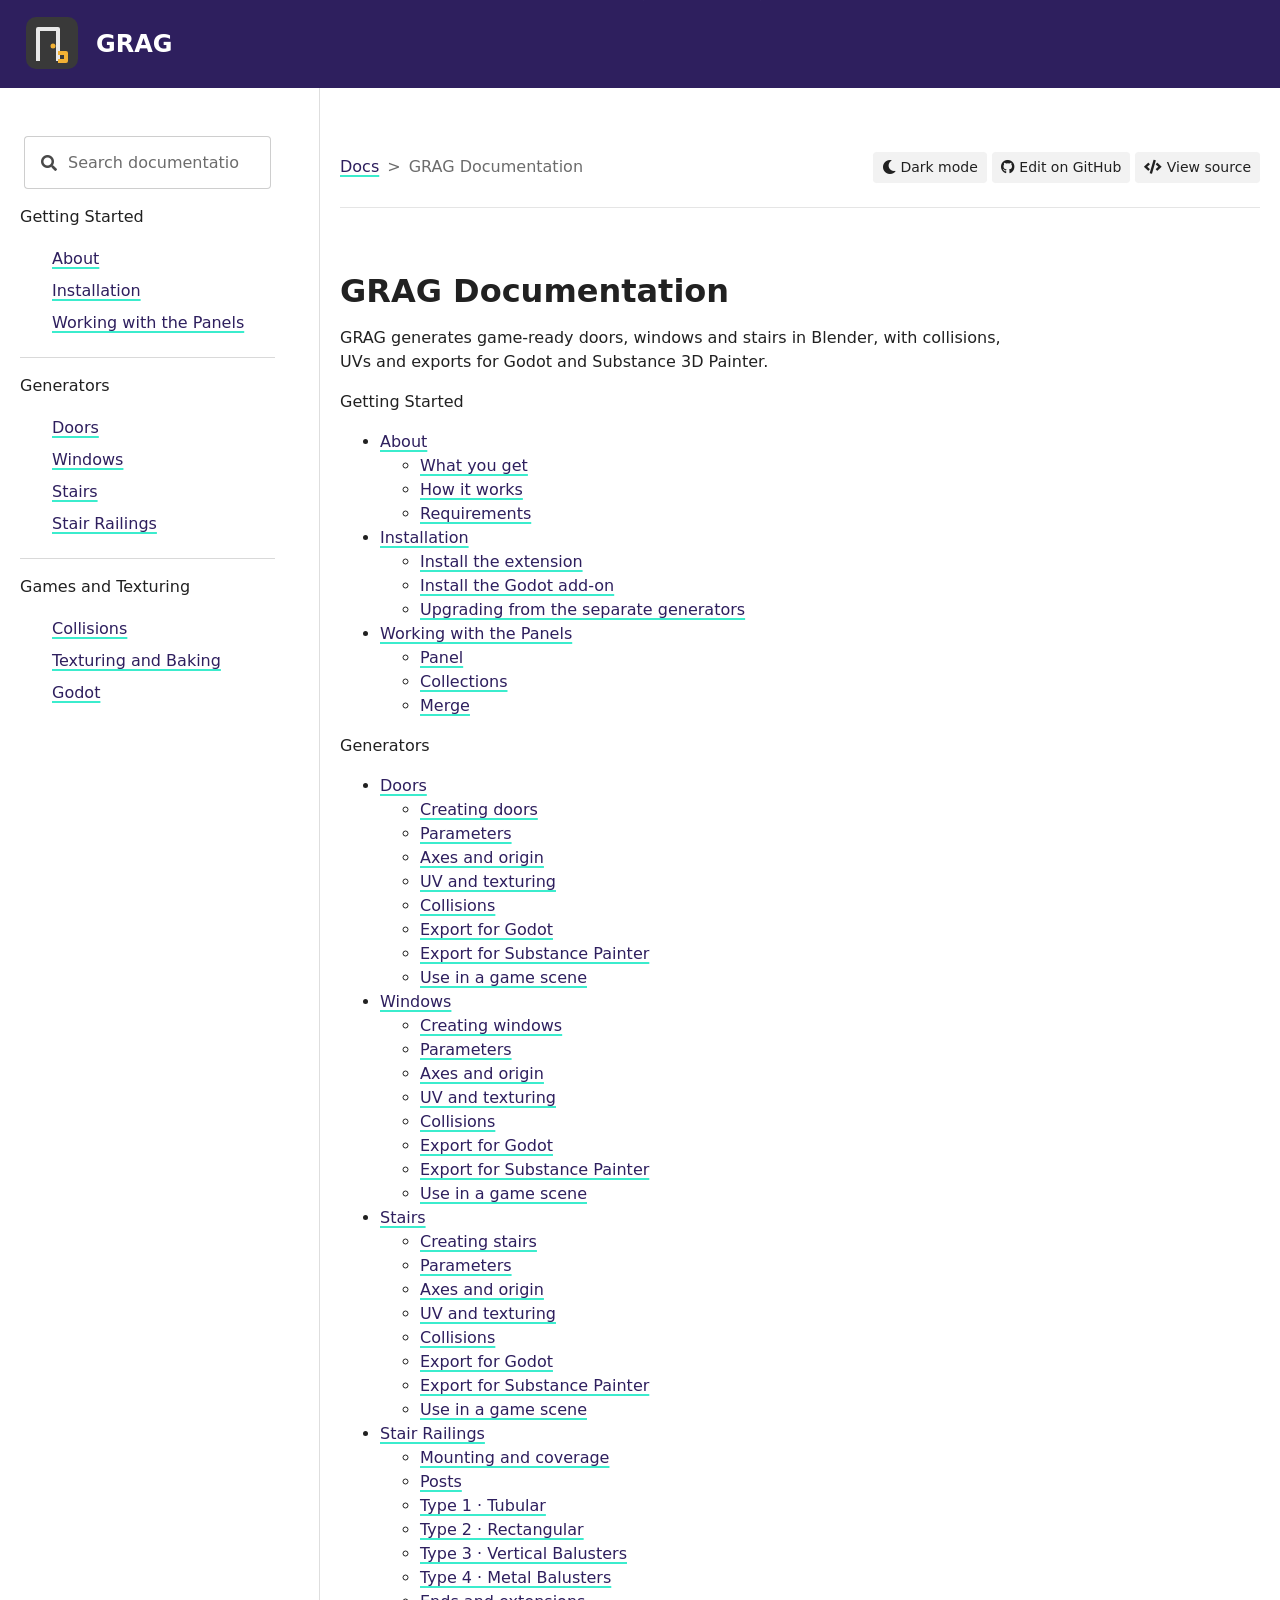
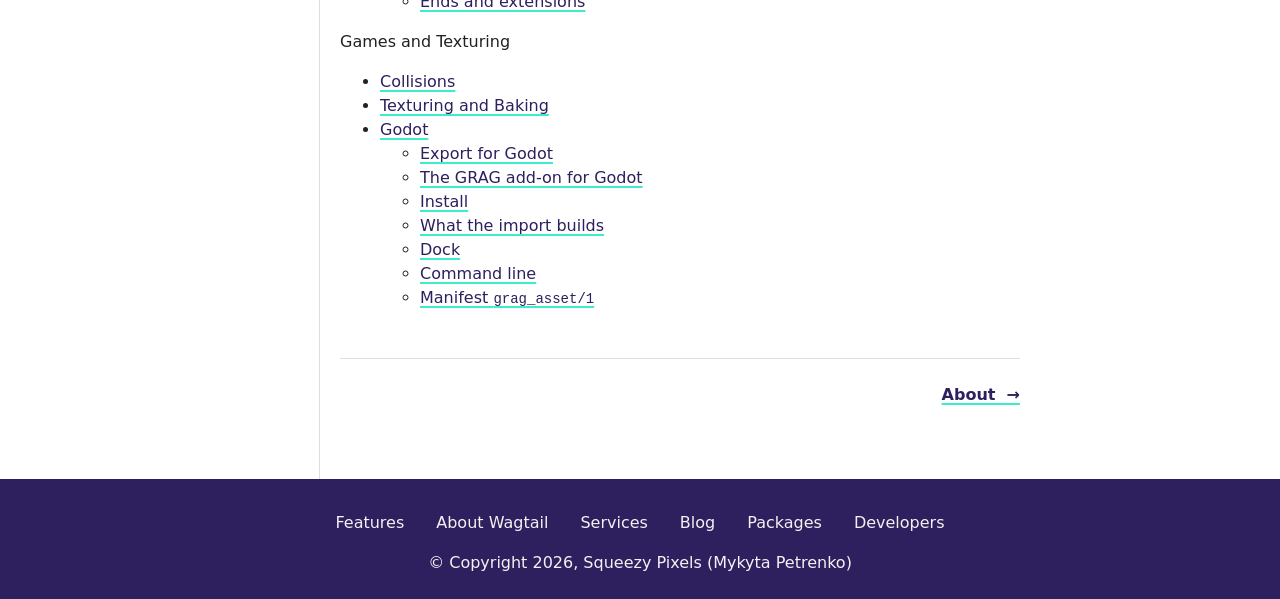
==== index.html @ 38fd14c2 "deploy: 29a5a12cada0b4466095b3d2402788e673008743" ====
<!DOCTYPE html>
<html class="no-js" lang="en">
<head>
    <meta charset="utf-8" />
        <meta name="viewport" content="width=device-width, initial-scale=1" />

    <meta name="viewport" content="width=device-width, initial-scale=1.0" />
    
        <title>GRAG Documentation &mdash; GRAG Documentation</title>
    
    <link rel="stylesheet" type="text/css" href="_static/dist/fontawesome.css" />
      <link rel="stylesheet" type="text/css" href="_static/dist/theme.css?v=ea6a6c20" />
      <link rel="stylesheet" type="text/css" href="_static/custom.css?v=e99afcfa" />
            <link rel="author" title="About these documents" href="about.html" />
            <link rel="index" title="Index" href="genindex.html" />
            <link rel="search" title="Search" href="search.html" />
            <link rel="top" title="GRAG Documentation" href="#" />
            <link rel="next" title="About" href="about.html" />
    </head>
<body>
    <script type="text/javascript" src="_static/dist/blocking.js"></script>
    <header class="container-fluid bg-primary">
        <a class="btn btn-sm btn-light skip-to-content-link" href="#main">Skip to content</a>
        <div class="container-fluid">
            <div class="navbar navbar-expand-lg navbar-dark font-weight-bold">
                    <a href="https://mykytapetrenko.github.io/GRAG-docs/"
                        title="GRAG"
                        class="logo navbar-brand"
                    >
                        <img src="_static/img/grag_logo.svg" width="64" height="64" alt="GRAG"
                            class="logo-img"
                        />
                        GRAG
                    </a>
                
                
                <button class="navbar-toggler btn btn-primary d-lg-none" type="button" data-toggle="collapse" data-target="#collapseSidebar" aria-expanded="false" aria-controls="collapseExample">
                    <span class="navbar-toggler-icon"></span>
                    <span class="sr-only">menu</span>
                </button>
            </div>
        </div>
    </header>
    <div class="container-fluid">
        <div class="row">
            <aside class="col-12 col-lg-3 sidebar-container">
                <div id="collapseSidebar" class="collapse sticky-top d-lg-block pt-5 pr-lg-4">
<div id="searchbox" class="searchbox mb-6 px-1" role="search">
    <form id="search-form" action="search.html" autocomplete="off" method="get" role="search">
        <div class="input-group">
            <div class="input-group-prepend">
                <div class="input-group-text border-right-0 bg-white py-3 pl-3 pr-2"><span class="fas fa-search"></span></div>
            </div>
            <input class="form-control py-3 pr-3 pl-1 h-100 border-left-0" type="search" name="q" placeholder="Search documentation" aria-label="Search documentation" id="searchinput" />
        </div>
        <input type="hidden" name="check_keywords" value="yes" />
        <input type="hidden" name="area" value="default" />
    </form>
</div><div class="site-toc">
    <nav class="toc mt-3" aria-label="Main menu">
        <p class="caption" role="heading"><span class="caption-text">Getting Started</span></p>
<ul>
<li class="toctree-l1"><a class="reference internal" href="about.html">About</a></li>
<li class="toctree-l1"><a class="reference internal" href="install.html">Installation</a></li>
<li class="toctree-l1"><a class="reference internal" href="workflow.html">Working with the Panels</a></li>
</ul>
<p class="caption" role="heading"><span class="caption-text">Generators</span></p>
<ul>
<li class="toctree-l1"><a class="reference internal" href="doors.html">Doors</a></li>
<li class="toctree-l1"><a class="reference internal" href="windows.html">Windows</a></li>
<li class="toctree-l1"><a class="reference internal" href="stairs.html">Stairs</a></li>
<li class="toctree-l1"><a class="reference internal" href="stairs_railings.html">Stair Railings</a></li>
</ul>
<p class="caption" role="heading"><span class="caption-text">Games and Texturing</span></p>
<ul>
<li class="toctree-l1"><a class="reference internal" href="collisions.html">Collisions</a></li>
<li class="toctree-l1"><a class="reference internal" href="texturing.html">Texturing and Baking</a></li>
<li class="toctree-l1"><a class="reference internal" href="godot.html">Godot</a></li>
</ul>

    </nav>
    <template data-toggle-item-template>
        <button class="btn btn-sm btn-link toctree-expand" type="button">
            <span class="sr-only">Toggle menu contents</span>
        </button>
    </template>
</div>
                    <div class="d-lg-none border-bottom">
                        
                    </div>
                </div>
            </aside>
            <div class="col-12 col-lg-9 pt-5">
                <header class="row align-items-baseline">
                    <div class="col">
                        <nav aria-label="breadcrumb">
    <ol class="breadcrumb m-0 p-0 bg-transparent">
        <li class="breadcrumb-item"><a href="#">Docs</a></li>
        <li class="breadcrumb-item active" aria-current="page">GRAG Documentation</li>
    </ol>
</nav>
                    </div>
                    <div class="col-sm-12 col-lg-auto mt-3 mt-lg-3">
                        <noscript>
                            <p>JavaScript is required to toggle light/dark mode..</p>
                        </noscript>
                        <button id="wagtail-theme" class="btn btn-sm btn-light text-decoration-none" type="button">
                            <span class="dark-only"><i class="fas fa-sun"></i> Light mode</span>
                            <span class="light-only"><i class="fas fa-moon"></i> Dark mode</span>
                        </button>
    <a class="btn btn-sm btn-light text-decoration-none" href="https://github.com/MykytaPetrenko/GRAG-docs/tree/main/docs/index.rst" rel="nofollow">
        <span class="btn-icon"><span class="fab fa-github"></span></span>
        <span class="btn-text">Edit on GitHub</span>
    </a>
    <a class="btn btn-sm btn-light text-decoration-none" href="_sources/index.rst.txt" rel="nofollow">
        <span class="btn-icon"><span class="fas fa-code"></span></span>
        <span class="btn-text">View source</span>
    </a>
                        
                    </div>
                </header>
                <div class="row" >
                    <div class="col-12">
                        <hr class="w-100 my-4">
                    </div>
                </div>
                <div class="row">
                    <div class="col-12 col-lg-9 order-last order-lg-first rst-content">
                        <main role="main" id="main">
    <section id="grag-documentation">
<h1>GRAG Documentation<a class="headerlink" href="#grag-documentation" title="Link to this heading">¶</a></h1>
<p>GRAG generates game-ready doors, windows and stairs in Blender, with collisions, UVs and exports for Godot and Substance 3D Painter.</p>
<div class="toctree-wrapper compound">
<p class="caption" role="heading"><span class="caption-text">Getting Started</span></p>
<ul>
<li class="toctree-l1"><a class="reference internal" href="about.html">About</a><ul>
<li class="toctree-l2"><a class="reference internal" href="about.html#what-you-get">What you get</a></li>
<li class="toctree-l2"><a class="reference internal" href="about.html#how-it-works">How it works</a></li>
<li class="toctree-l2"><a class="reference internal" href="about.html#requirements">Requirements</a></li>
</ul>
</li>
<li class="toctree-l1"><a class="reference internal" href="install.html">Installation</a><ul>
<li class="toctree-l2"><a class="reference internal" href="install.html#install-the-extension">Install the extension</a></li>
<li class="toctree-l2"><a class="reference internal" href="install.html#install-the-godot-add-on">Install the Godot add-on</a></li>
<li class="toctree-l2"><a class="reference internal" href="install.html#upgrading-from-the-separate-generators">Upgrading from the separate generators</a></li>
</ul>
</li>
<li class="toctree-l1"><a class="reference internal" href="workflow.html">Working with the Panels</a><ul>
<li class="toctree-l2"><a class="reference internal" href="workflow.html#panel">Panel</a></li>
<li class="toctree-l2"><a class="reference internal" href="workflow.html#collections">Collections</a></li>
<li class="toctree-l2"><a class="reference internal" href="workflow.html#merge">Merge</a></li>
</ul>
</li>
</ul>
</div>
<div class="toctree-wrapper compound">
<p class="caption" role="heading"><span class="caption-text">Generators</span></p>
<ul>
<li class="toctree-l1"><a class="reference internal" href="doors.html">Doors</a><ul>
<li class="toctree-l2"><a class="reference internal" href="doors.html#creating-doors">Creating doors</a></li>
<li class="toctree-l2"><a class="reference internal" href="doors.html#parameters">Parameters</a></li>
<li class="toctree-l2"><a class="reference internal" href="doors.html#axes-and-origin">Axes and origin</a></li>
<li class="toctree-l2"><a class="reference internal" href="doors.html#uv-and-texturing">UV and texturing</a></li>
<li class="toctree-l2"><a class="reference internal" href="doors.html#collisions">Collisions</a></li>
<li class="toctree-l2"><a class="reference internal" href="doors.html#export-for-godot">Export for Godot</a></li>
<li class="toctree-l2"><a class="reference internal" href="doors.html#export-for-substance-painter">Export for Substance Painter</a></li>
<li class="toctree-l2"><a class="reference internal" href="doors.html#use-in-a-game-scene">Use in a game scene</a></li>
</ul>
</li>
<li class="toctree-l1"><a class="reference internal" href="windows.html">Windows</a><ul>
<li class="toctree-l2"><a class="reference internal" href="windows.html#creating-windows">Creating windows</a></li>
<li class="toctree-l2"><a class="reference internal" href="windows.html#parameters">Parameters</a></li>
<li class="toctree-l2"><a class="reference internal" href="windows.html#axes-and-origin">Axes and origin</a></li>
<li class="toctree-l2"><a class="reference internal" href="windows.html#uv-and-texturing">UV and texturing</a></li>
<li class="toctree-l2"><a class="reference internal" href="windows.html#collisions">Collisions</a></li>
<li class="toctree-l2"><a class="reference internal" href="windows.html#export-for-godot">Export for Godot</a></li>
<li class="toctree-l2"><a class="reference internal" href="windows.html#export-for-substance-painter">Export for Substance Painter</a></li>
<li class="toctree-l2"><a class="reference internal" href="windows.html#use-in-a-game-scene">Use in a game scene</a></li>
</ul>
</li>
<li class="toctree-l1"><a class="reference internal" href="stairs.html">Stairs</a><ul>
<li class="toctree-l2"><a class="reference internal" href="stairs.html#creating-stairs">Creating stairs</a></li>
<li class="toctree-l2"><a class="reference internal" href="stairs.html#parameters">Parameters</a></li>
<li class="toctree-l2"><a class="reference internal" href="stairs.html#axes-and-origin">Axes and origin</a></li>
<li class="toctree-l2"><a class="reference internal" href="stairs.html#uv-and-texturing">UV and texturing</a></li>
<li class="toctree-l2"><a class="reference internal" href="stairs.html#collisions">Collisions</a></li>
<li class="toctree-l2"><a class="reference internal" href="stairs.html#export-for-godot">Export for Godot</a></li>
<li class="toctree-l2"><a class="reference internal" href="stairs.html#export-for-substance-painter">Export for Substance Painter</a></li>
<li class="toctree-l2"><a class="reference internal" href="stairs.html#use-in-a-game-scene">Use in a game scene</a></li>
</ul>
</li>
<li class="toctree-l1"><a class="reference internal" href="stairs_railings.html">Stair Railings</a><ul>
<li class="toctree-l2"><a class="reference internal" href="stairs_railings.html#mounting-and-coverage">Mounting and coverage</a></li>
<li class="toctree-l2"><a class="reference internal" href="stairs_railings.html#posts">Posts</a></li>
<li class="toctree-l2"><a class="reference internal" href="stairs_railings.html#type-1-tubular">Type 1 · Tubular</a></li>
<li class="toctree-l2"><a class="reference internal" href="stairs_railings.html#type-2-rectangular">Type 2 · Rectangular</a></li>
<li class="toctree-l2"><a class="reference internal" href="stairs_railings.html#type-3-vertical-balusters">Type 3 · Vertical Balusters</a></li>
<li class="toctree-l2"><a class="reference internal" href="stairs_railings.html#type-4-metal-balusters">Type 4 · Metal Balusters</a></li>
<li class="toctree-l2"><a class="reference internal" href="stairs_railings.html#ends-and-extensions">Ends and extensions</a></li>
</ul>
</li>
</ul>
</div>
<div class="toctree-wrapper compound">
<p class="caption" role="heading"><span class="caption-text">Games and Texturing</span></p>
<ul>
<li class="toctree-l1"><a class="reference internal" href="collisions.html">Collisions</a></li>
<li class="toctree-l1"><a class="reference internal" href="texturing.html">Texturing and Baking</a></li>
<li class="toctree-l1"><a class="reference internal" href="godot.html">Godot</a><ul>
<li class="toctree-l2"><a class="reference internal" href="godot.html#export-for-godot">Export for Godot</a></li>
<li class="toctree-l2"><a class="reference internal" href="godot.html#the-grag-add-on-for-godot">The GRAG add-on for Godot</a></li>
<li class="toctree-l2"><a class="reference internal" href="godot.html#install">Install</a></li>
<li class="toctree-l2"><a class="reference internal" href="godot.html#what-the-import-builds">What the import builds</a></li>
<li class="toctree-l2"><a class="reference internal" href="godot.html#dock">Dock</a></li>
<li class="toctree-l2"><a class="reference internal" href="godot.html#command-line">Command line</a></li>
<li class="toctree-l2"><a class="reference internal" href="godot.html#manifest-grag-asset-1">Manifest <code class="docutils literal notranslate"><span class="pre">grag_asset/1</span></code></a></li>
</ul>
</li>
</ul>
</div>
</section>

</main>
                        <nav aria-label="Page navigation" class="py-4 my-5 clearfix font-weight-bold border-top">
    <a class="float-right" href="about.html" title="Next">
        About <span aria-hidden="true">&nbsp;→</span>
    </a>
</nav>
                    </div>
                    
                </div>
            </div>
        </div>
    </div>
    <footer class="container-fluid bg-primary text-light">
        <div class="container">
            <div class="row">
        <div class="col p-4">
            
                <nav aria-label="Footer">
                    <ul class="nav justify-content-center mb-2">
                        
                            
                            
                            <li class="nav-item"><a class="nav-link text-light"  href="https://wagtail.org/features/">Features</a></li>
                        
                            
                            
                            <li class="nav-item"><a class="nav-link text-light"  href="https://wagtail.org/about-wagtail/"> About Wagtail</a></li>
                        
                            
                            
                            <li class="nav-item"><a class="nav-link text-light"  href="https://wagtail.org/services/"> Services</a></li>
                        
                            
                            
                            <li class="nav-item"><a class="nav-link text-light"  href="https://wagtail.org/blog/"> Blog</a></li>
                        
                            
                            
                            <li class="nav-item"><a class="nav-link text-light"  href="https://wagtail.org/packages/"> Packages</a></li>
                        
                            
                            
                            <li class="nav-item"><a class="nav-link text-light"  href="https://wagtail.org/developers/"> Developers</a></li>
                        
                    </ul>
                </nav>
            
            <div class="text-center">
                <p style="display: none">
                    <a class="text-light" href="https://github.com/wagtail/sphinx_wagtail_theme" rel="nofollow" target="_blank">
                        Wagtail Sphinx Theme 6.3.0
                    </a>
                </p>
            </div>
            <div class="text-center">
                    &copy; Copyright 2026, Squeezy Pixels (Mykyta Petrenko)
            </div>
        </div>
    </div>
        </div>
    </footer>
        <script src="_static/documentation_options.js?v=39bb1c6d"></script>
        <script src="_static/doctools.js?v=9a2dae69"></script>
        <script src="_static/sphinx_highlight.js?v=dc90522c"></script>
        <script type="text/javascript" src="_static/dist/theme.js"></script>
        <script type="text/javascript" src="_static/dist/vendor.js"></script>
        <script type="text/javascript" src="_static/searchtools.js"></script>
        <script type="text/javascript" src="_static/language_data.js"></script>
        <script type="text/javascript">
            document.addEventListener('DOMContentLoaded', function() { Search.loadIndex("searchindex.js"); });
        </script>
        <script type="text/javascript" id="searchindexloader"></script>
    </body>
</html>
---- _static/custom.css ----
.wy-nav-content {
    max-width: 75% !important;
}

/* Figures sit on the same dark page colour as the media. */
.rst-content img, article img {
    border-radius: 4px;
}
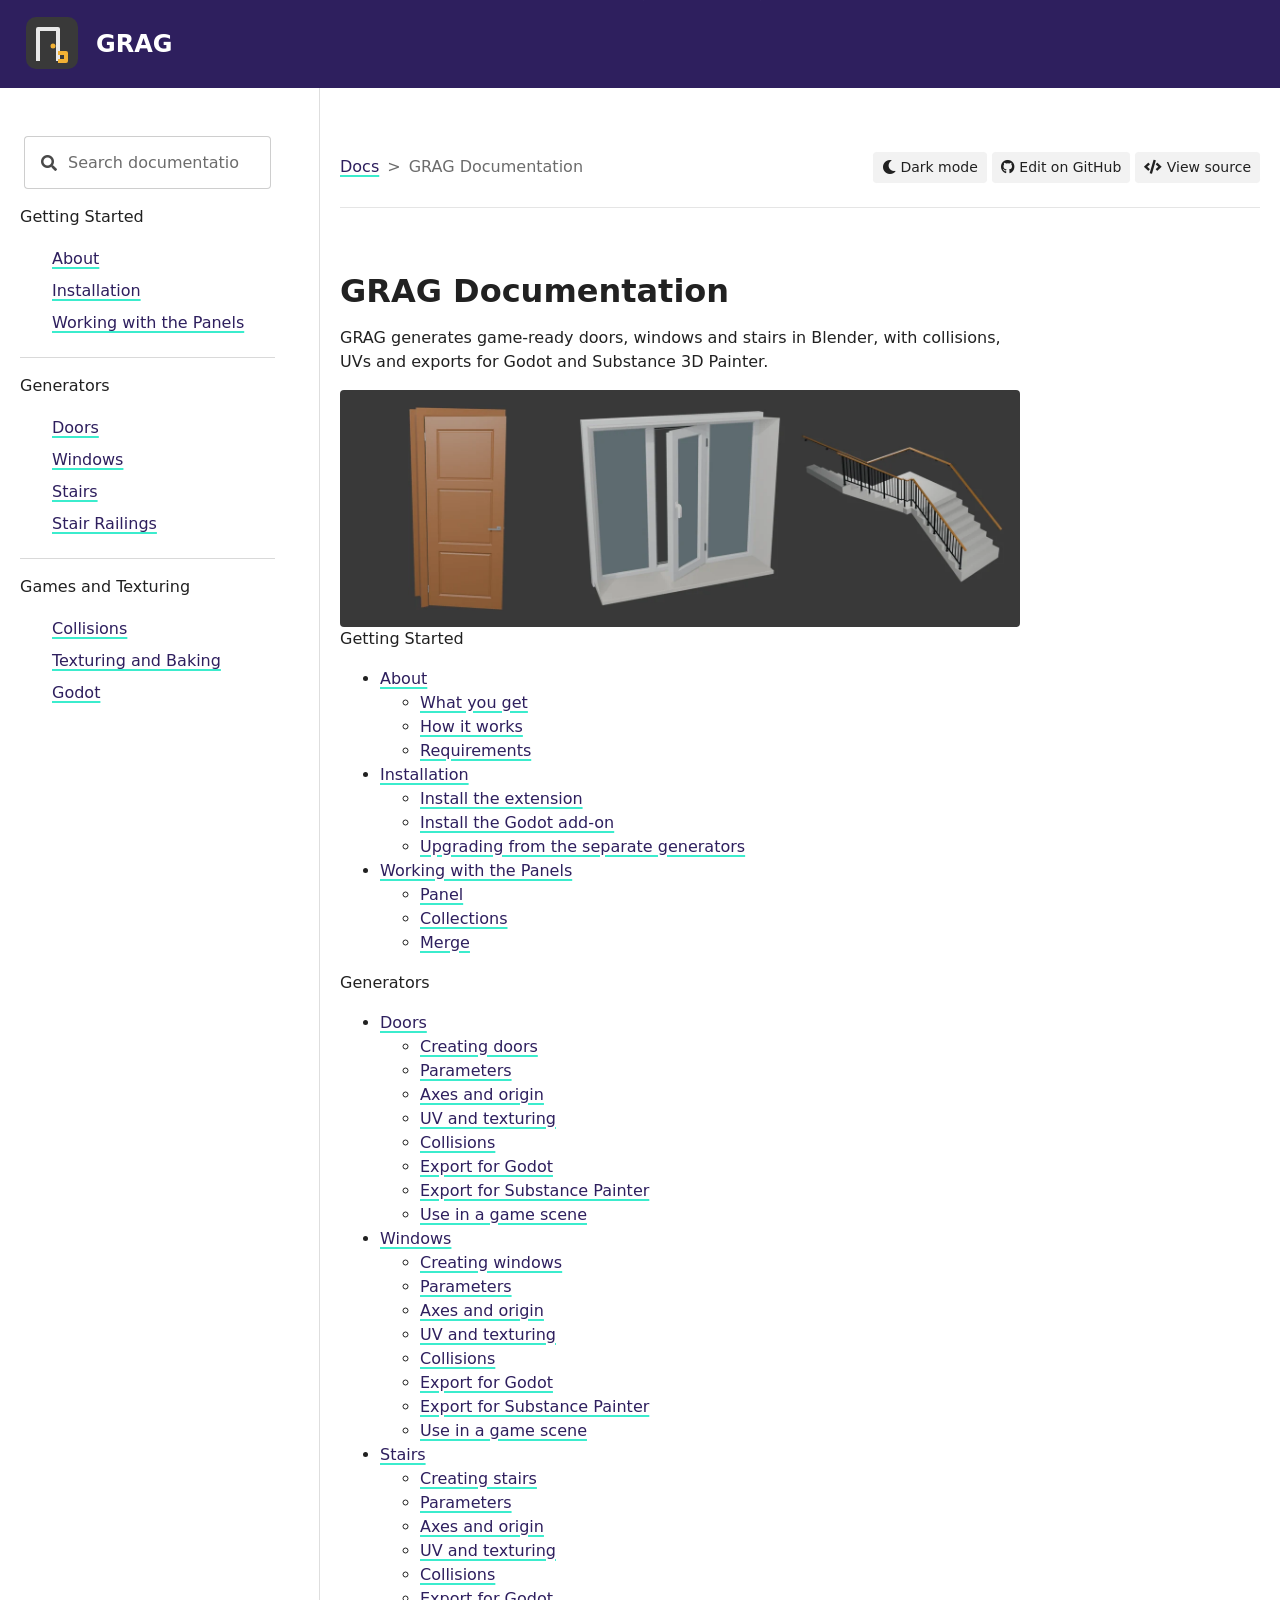
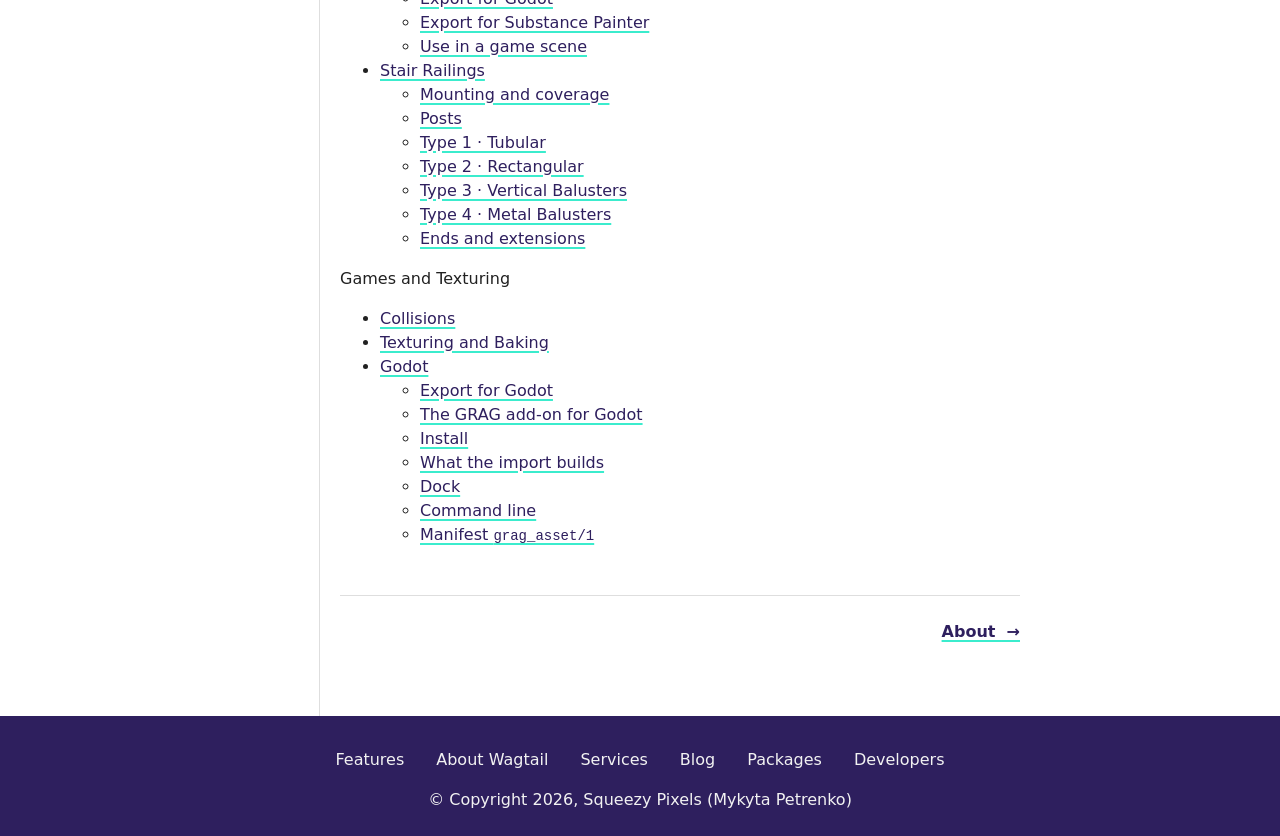
==== commit c2298120: "deploy: 83928906935d2cb539f65adf7046513e1abece76" ====
--- a/index.html
+++ b/index.html
@@ -130,6 +130,7 @@
     <section id="grag-documentation">
 <h1>GRAG Documentation<a class="headerlink" href="#grag-documentation" title="Link to this heading">¶</a></h1>
 <p>GRAG generates game-ready doors, windows and stairs in Blender, with collisions, UVs and exports for Godot and Substance 3D Painter.</p>
+<img alt="A door, a window and stairs made with GRAG." src="_images/hero.webp" />
 <div class="toctree-wrapper compound">
 <p class="caption" role="heading"><span class="caption-text">Getting Started</span></p>
 <ul>
